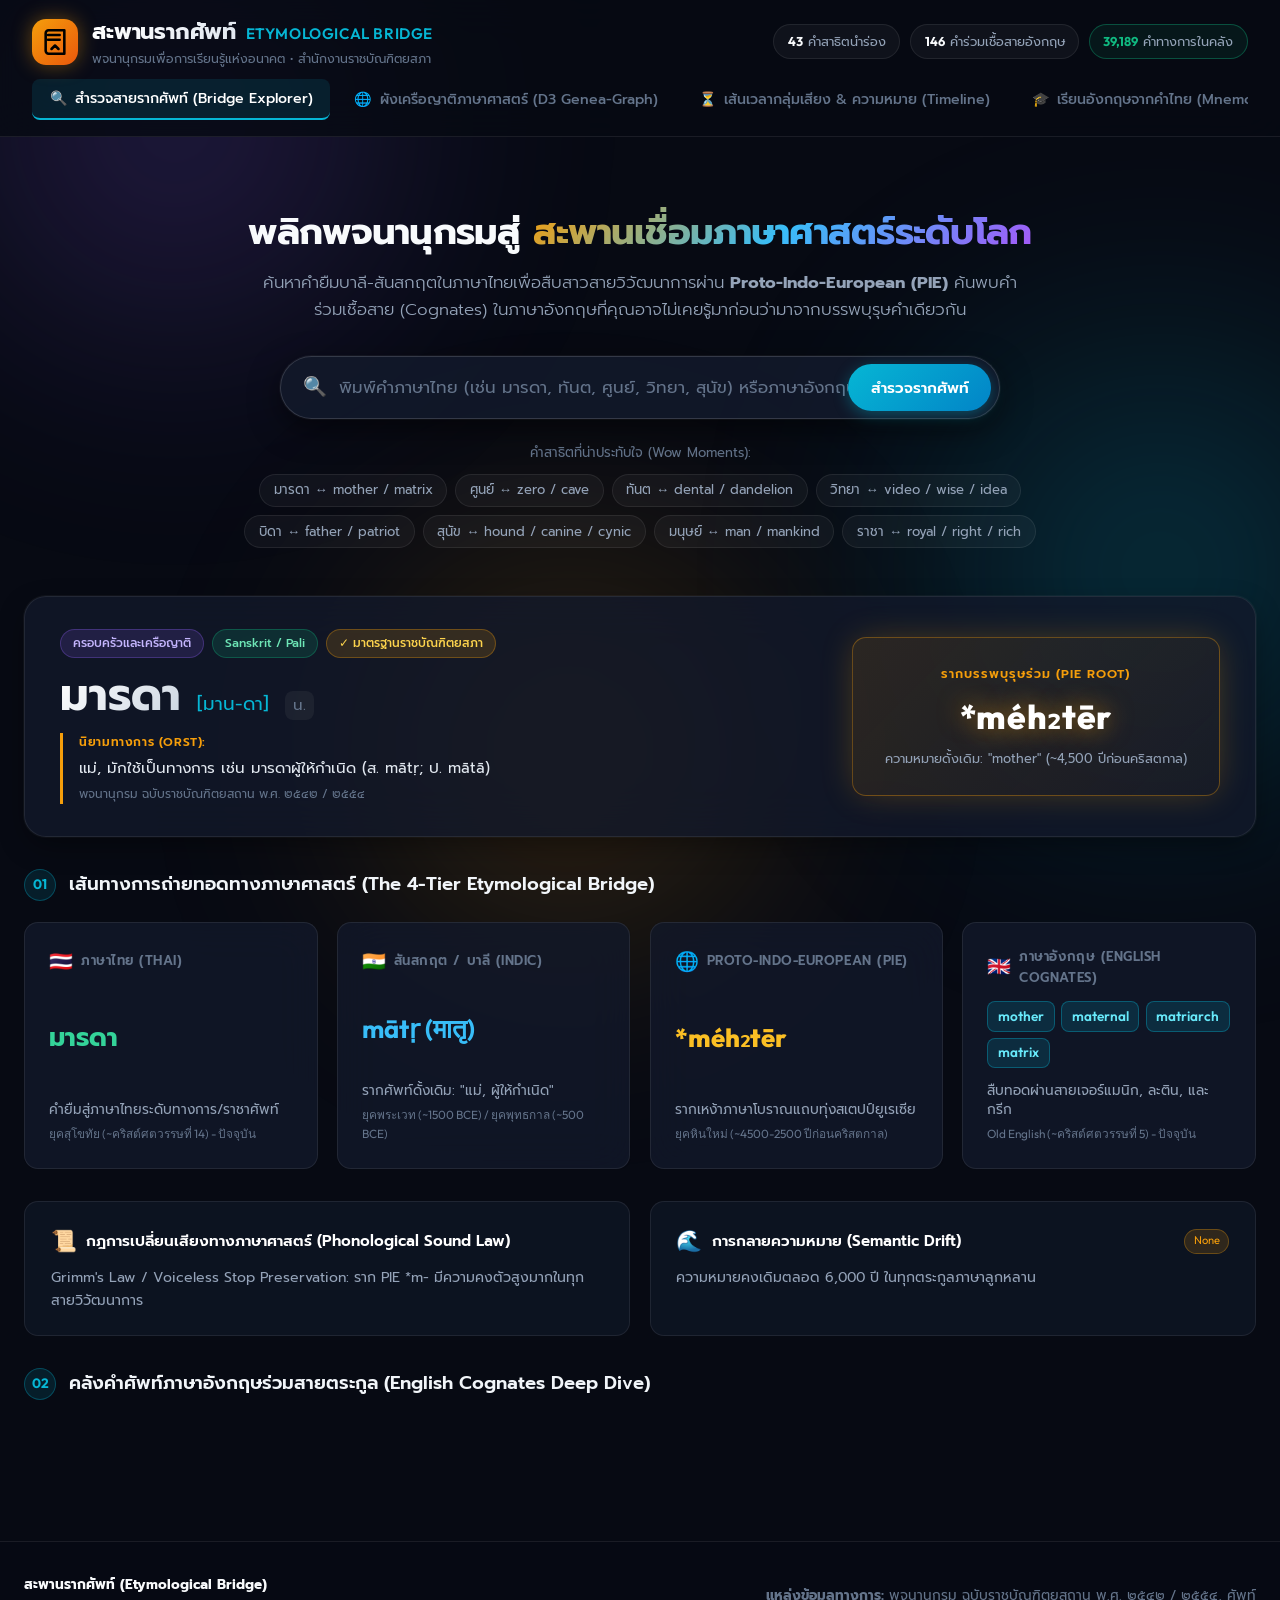
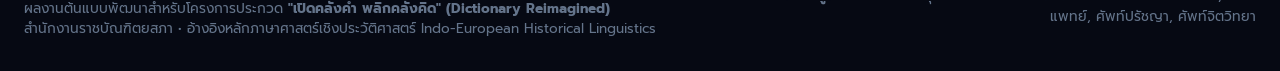
==== etymological-bridge/frontend/index.html @ e122133d "Initial commit: Etymological Bridge system, ORST Data Source Catalog, and interactive web dashboard" ====
<!DOCTYPE html>
<html lang="th">
<head>
  <meta charset="UTF-8">
  <meta name="viewport" content="width=device-width, initial-scale=1.0">
  <title>สะพานรากศัพท์ (Etymological Bridge) | เชื่อมโยงคำไทยสู่ภาษาอังกฤษผ่าน PIE</title>
  <meta name="description" content="ระบบเชื่อมโยงคำยืมบาลี-สันสกฤตในภาษาไทยสู่คำร่วมเชื้อสาย (Cognates) ในภาษาอังกฤษ ผ่านรากศัพท์ Proto-Indo-European (PIE) โดยสำนักงานราชบัณฑิตยสภา">
  
  <!-- Fonts: Outfit (English) & Prompt (Thai) -->
  <link rel="preconnect" href="https://fonts.googleapis.com">
  <link rel="preconnect" href="https://fonts.gstatic.com" crossorigin>
  <link href="https://fonts.googleapis.com/css2?family=Outfit:wght@300;400;500;600;700;800&family=Prompt:ital,wght@0,300;0,400;0,500;0,600;0,700;1,400&display=swap" rel="stylesheet">
  
  <!-- D3.js v7 CDN for Force Graph -->
  <script src="https://d3js.org/d3.v7.min.js"></script>
  
  <!-- Stylesheets -->
  <link rel="stylesheet" href="css/style.css">
</head>
<body class="dark-theme">
  <!-- Background Glow Orbs -->
  <div class="bg-orb orb-1"></div>
  <div class="bg-orb orb-2"></div>
  <div class="bg-orb orb-3"></div>

  <!-- Header & Navigation -->
  <header class="app-header" id="mainHeader">
    <div class="header-container">
      <div class="brand-group">
        <div class="brand-icon">
          <svg width="28" height="28" viewBox="0 0 24 24" fill="none" stroke="currentColor" stroke-width="2.2" stroke-linecap="round" stroke-linejoin="round">
            <path d="M4 19.5v-15A2.5 2.5 0 0 1 6.5 2H20v20H6.5a2.5 2.5 0 0 1-2.5-2.5Z"></path>
            <path d="M6 6h10"></path>
            <path d="M6 10h10"></path>
            <path d="M9 18l3-3 3 3"></path>
          </svg>
        </div>
        <div class="brand-text">
          <div class="brand-title">
            <span class="thai-brand">สะพานรากศัพท์</span>
            <span class="eng-brand">Etymological Bridge</span>
          </div>
          <div class="brand-tagline">พจนานุกรมเพื่อการเรียนรู้แห่งอนาคต • สำนักงานราชบัณฑิตยสภา</div>
        </div>
      </div>

      <!-- Stats Pill -->
      <div class="header-stats" id="headerStats">
        <span class="stat-pill"><strong id="statThaiCount">43</strong> คำสาธิตนำร่อง</span>
        <span class="stat-pill"><strong id="statCognateCount">146</strong> คำร่วมเชื้อสายอังกฤษ</span>
        <span class="stat-pill highlight"><strong id="statOrstCount">39,189</strong> คำทางการในคลัง</span>
      </div>
    </div>

    <!-- Navigation Tabs -->
    <nav class="nav-tabs" id="navTabs">
      <button class="nav-tab active" data-tab="tab-explorer" id="tabBtnExplorer">
        <span class="tab-icon">🔍</span>
        <span class="tab-label">สำรวจสายรากศัพท์ (Bridge Explorer)</span>
      </button>
      <button class="nav-tab" data-tab="tab-graph" id="tabBtnGraph">
        <span class="tab-icon">🌐</span>
        <span class="tab-label">ผังเครือญาติภาษาศาสตร์ (D3 Genea-Graph)</span>
      </button>
      <button class="nav-tab" data-tab="tab-timeline" id="tabBtnTimeline">
        <span class="tab-icon">⏳</span>
        <span class="tab-label">เส้นเวลากลุ่มเสียง & ความหมาย (Timeline)</span>
      </button>
      <button class="nav-tab" data-tab="tab-learn" id="tabBtnLearn">
        <span class="tab-icon">🎓</span>
        <span class="tab-label">เรียนอังกฤษจากคำไทย (Mnemonic Quiz)</span>
      </button>
      <button class="nav-tab" data-tab="tab-categories" id="tabBtnCategories">
        <span class="tab-icon">📚</span>
        <span class="tab-label">คลังหมวดหมู่ (Categories)</span>
      </button>
    </nav>
  </header>

  <!-- Main Container -->
  <main class="app-main">
    
    <!-- Hero Search Section -->
    <section class="hero-search-section">
      <div class="hero-content">
        <h1 class="hero-title">
          พลิกพจนานุกรมสู่ <span class="gradient-text">สะพานเชื่อมภาษาศาสตร์ระดับโลก</span>
        </h1>
        <p class="hero-desc">
          ค้นหาคำยืมบาลี-สันสกฤตในภาษาไทยเพื่อสืบสาวสายวิวัฒนาการผ่าน <strong>Proto-Indo-European (PIE)</strong> 
          ค้นพบคำร่วมเชื้อสาย (Cognates) ในภาษาอังกฤษที่คุณอาจไม่เคยรู้มาก่อนว่ามาจากบรรพบุรุษคำเดียวกัน
        </p>

        <!-- Search Box Container -->
        <div class="search-box-wrapper">
          <div class="search-box">
            <span class="search-icon">🔍</span>
            <input type="text" id="searchInput" placeholder="พิมพ์คำภาษาไทย (เช่น มารดา, ทันต, ศูนย์, วิทยา, สุนัข) หรือภาษาอังกฤษ..." autocomplete="off">
            <button id="clearSearchBtn" class="clear-btn" style="display: none;">✕</button>
            <button id="searchActionBtn" class="search-submit-btn">สำรวจรากศัพท์</button>
          </div>
          
          <!-- Live Auto-Suggestions Dropdown -->
          <div id="searchSuggestions" class="suggestions-dropdown" style="display: none;"></div>
        </div>

        <!-- Quick Wow Chips -->
        <div class="quick-chips-group">
          <span class="chips-label">คำสาธิตที่น่าประทับใจ (Wow Moments):</span>
          <div class="chips-container" id="quickChips">
            <button class="chip-btn" data-word="มารดา">มารดา ↔ mother / matrix</button>
            <button class="chip-btn" data-word="ศูนย์">ศูนย์ ↔ zero / cave</button>
            <button class="chip-btn" data-word="ทันต">ทันต ↔ dental / dandelion</button>
            <button class="chip-btn" data-word="วิทยา">วิทยา ↔ video / wise / idea</button>
            <button class="chip-btn" data-word="บิดา">บิดา ↔ father / patriot</button>
            <button class="chip-btn" data-word="สุนัข">สุนัข ↔ hound / canine / cynic</button>
            <button class="chip-btn" data-word="มนุษย์">มนุษย์ ↔ man / mankind</button>
            <button class="chip-btn" data-word="ราชา">ราชา ↔ royal / right / rich</button>
          </div>
        </div>

        <!-- Word Classification Banner (Shows Kra-Dai vs Sanskrit result) -->
        <div id="classificationBanner" class="classification-banner" style="display: none;">
          <!-- Dynamically populated -->
        </div>
      </div>
    </section>

    <!-- TAB 1: BRIDGE EXPLORER -->
    <section id="tab-explorer" class="tab-pane active">
      <div class="explorer-grid">
        
        <!-- Current Word Header Bar -->
        <div class="word-hero-card" id="wordHeroCard">
          <div class="word-hero-left">
            <div class="word-badge-row">
              <span class="badge category-badge" id="entryCategory">ครอบครัวและเครือญาติ</span>
              <span class="badge origin-badge" id="entryOriginLang">Sanskrit / Pali</span>
              <span class="badge orst-verified-badge">✓ มาตรฐานราชบัณฑิตยสภา</span>
            </div>
            <div class="word-title-row">
              <h2 class="active-thai-word" id="entryThaiWord">มารดา</h2>
              <span class="active-phonetic" id="entryThaiRead">[มาน-ดา]</span>
              <span class="active-pos" id="entryThaiPos">น.</span>
            </div>
            <div class="official-def-quote">
              <span class="quote-tag">นิยามทางการ (ORST):</span>
              <p class="quote-text" id="entryOrstDefinition">แม่, มักใช้เป็นทางการ เช่น มารดาผู้ให้กำเนิด (ส. mātṛ; ป. mātā)</p>
              <div class="edition-tag" id="entryOrstEdition">พจนานุกรม ฉบับราชบัณฑิตยสถาน พ.ศ. ๒๕๔๒ / ๒๕๕๔</div>
            </div>
          </div>

          <div class="word-hero-right">
            <div class="pie-root-box">
              <div class="pie-title">รากบรรพบุรุษร่วม (PIE Root)</div>
              <div class="pie-root-code" id="entryPieRoot">*méh₂tēr</div>
              <div class="pie-meaning-label" id="entryPieMeaning">ความหมายดั้งเดิม: "mother" (~4,500 ปีก่อนคริสตกาล)</div>
            </div>
          </div>
        </div>

        <!-- 4-Tier Interactive Evolution Flow -->
        <div class="etymology-flow-wrapper">
          <div class="section-badge-title">
            <span class="section-num">01</span>
            <span class="section-name">เส้นทางการถ่ายทอดทางภาษาศาสตร์ (The 4-Tier Etymological Bridge)</span>
          </div>

          <div class="four-tier-flow" id="fourTierFlow">
            <!-- Tier 1: Thai Word -->
            <div class="flow-card tier-thai">
              <div class="tier-header">
                <span class="tier-flag">🇹🇭</span>
                <span class="tier-lang">ภาษาไทย (Thai)</span>
              </div>
              <div class="tier-main-word" id="flowThaiWord">มารดา</div>
              <div class="tier-detail">
                <div class="tier-sub" id="flowThaiDetail">คำยืมสู่ภาษาไทยระดับทางการ/ราชาศัพท์</div>
                <div class="tier-era">ยุคสุโขทัย (~คริสต์ศตวรรษที่ 14) - ปัจจุบัน</div>
              </div>
              <div class="tier-connector-arrow">➔</div>
            </div>

            <!-- Tier 2: Sanskrit/Pali -->
            <div class="flow-card tier-indic">
              <div class="tier-header">
                <span class="tier-flag">🇮🇳</span>
                <span class="tier-lang">สันสกฤต / บาลี (Indic)</span>
              </div>
              <div class="tier-main-word" id="flowSanskritWord">mātṛ (मातृ)</div>
              <div class="tier-detail">
                <div class="tier-sub" id="flowSanskritMeaning">รากศัพท์ดั้งเดิม: "แม่, ผู้ให้กำเนิด"</div>
                <div class="tier-era">ยุคพระเวท (~1500 BCE) / ยุคพุทธกาล (~500 BCE)</div>
              </div>
              <div class="tier-connector-arrow">➔</div>
            </div>

            <!-- Tier 3: PIE Root -->
            <div class="flow-card tier-pie">
              <div class="tier-header">
                <span class="tier-flag">🌐</span>
                <span class="tier-lang">Proto-Indo-European (PIE)</span>
              </div>
              <div class="tier-main-word highlight-gold" id="flowPieRoot">*méh₂tēr</div>
              <div class="tier-detail">
                <div class="tier-sub" id="flowPieMeaning">รากเหง้าภาษาโบราณแถบทุ่งสเตปป์ยูเรเซีย</div>
                <div class="tier-era">ยุคหินใหม่ (~4500-2500 ปีก่อนคริสตกาล)</div>
              </div>
              <div class="tier-connector-arrow">➔</div>
            </div>

            <!-- Tier 4: English Cognates -->
            <div class="flow-card tier-english">
              <div class="tier-header">
                <span class="tier-flag">🇬🇧</span>
                <span class="tier-lang">ภาษาอังกฤษ (English Cognates)</span>
              </div>
              <div class="tier-cognates-summary" id="flowEnglishList">
                <span class="cog-pill">mother</span>
                <span class="cog-pill">maternal</span>
                <span class="cog-pill">matriarch</span>
                <span class="cog-pill">matrix</span>
              </div>
              <div class="tier-detail">
                <div class="tier-sub">สืบทอดผ่านสายเจอร์แมนิก, ละติน, และกรีก</div>
                <div class="tier-era">Old English (~คริสต์ศตวรรษที่ 5) - ปัจจุบัน</div>
              </div>
            </div>
          </div>
        </div>

        <!-- Phonological Law & Semantic Drift Callout -->
        <div class="linguistic-laws-grid">
          <div class="law-card">
            <div class="law-header">
              <span class="law-icon">📜</span>
              <span class="law-title">กฎการเปลี่ยนเสียงทางภาษาศาสตร์ (Phonological Sound Law)</span>
            </div>
            <p class="law-desc" id="entrySoundLaw">
              Grimm's Law / Voiceless Stop Preservation: ราก PIE *m- มีความคงตัวสูงมากในทุกสายวิวัฒนาการ
            </p>
          </div>

          <div class="law-card">
            <div class="law-header">
              <span class="law-icon">🌊</span>
              <span class="law-title">การกลายความหมาย (Semantic Drift)</span>
              <span class="drift-score-badge" id="entryDriftScore">None</span>
            </div>
            <p class="law-desc" id="entryDriftNote">
              ความหมายคงเดิมตลอด 6,000 ปี ในทุกตระกูลภาษาลูกหลาน
            </p>
          </div>
        </div>

        <!-- Detailed English Cognates Gallery -->
        <div class="cognates-section">
          <div class="section-badge-title">
            <span class="section-num">02</span>
            <span class="section-name">คลังคำศัพท์ภาษาอังกฤษร่วมสายตระกูล (English Cognates Deep Dive)</span>
          </div>

          <div class="cognates-cards-grid" id="cognatesGrid">
            <!-- Dynamically populated cards -->
          </div>
        </div>

        <!-- Specialized Domain Terminology (ORST Dictionary Alignment) -->
        <div class="specialized-section" id="specializedSection" style="display: none;">
          <div class="section-badge-title">
            <span class="section-num">03</span>
            <span class="section-name">การใช้งานในพจนานุกรมเฉพาะสาขาวิชาของราชบัณฑิตยสภา</span>
          </div>
          <div class="specialized-terms-grid" id="specializedTermsGrid">
            <!-- Dynamically populated from Medical/Psychology/Philosophy dictionaries -->
          </div>
        </div>

      </div>
    </section>

    <!-- TAB 2: D3 GENEALOGICAL GRAPH -->
    <section id="tab-graph" class="tab-pane">
      <div class="graph-container-card">
        <div class="graph-toolbar">
          <div class="graph-info">
            <h3 class="graph-title" id="graphTitle">ผังเครือญาติภาษาศาสตร์ของคำว่า "มารดา"</h3>
            <span class="graph-subtitle">แผนภาพ D3 Force-Directed แสดงการแยกสาย Satem (อินเดีย/ไทย) vs Centum (ยุโรป/อังกฤษ)</span>
          </div>
          <div class="graph-controls">
            <button class="graph-btn" id="graphResetZoomBtn">🔍 รีเซ็ตมุมมอง</button>
            <button class="graph-btn" id="graphTogglePhysicsBtn">⏸ หยุดฟิสิกส์</button>
          </div>
        </div>

        <!-- Legend Bar -->
        <div class="graph-legend">
          <div class="legend-item"><span class="legend-dot dot-pie"></span> รากศัพท์แม่ PIE (*Root)</div>
          <div class="legend-item"><span class="legend-dot dot-branch"></span> สาขาตระกูลภาษา (Branch)</div>
          <div class="legend-item"><span class="legend-dot dot-sanskrit"></span> ภาษาสันสกฤต/บาลี (Indic)</div>
          <div class="legend-item"><span class="legend-dot dot-thai"></span> คำในภาษาไทย (Thai Word)</div>
          <div class="legend-item"><span class="legend-dot dot-english"></span> คำภาษาอังกฤษ (English Cognate)</div>
        </div>

        <!-- D3 SVG Container -->
        <div class="d3-viewport-wrapper">
          <svg id="d3GraphSvg" width="100%" height="560"></svg>
          
          <!-- Node Detail Tooltip Card -->
          <div id="graphTooltip" class="graph-tooltip" style="display: none;">
            <div class="tooltip-title" id="tooltipTitle">Node</div>
            <div class="tooltip-era" id="tooltipEra">Era</div>
            <div class="tooltip-body" id="tooltipBody">Details</div>
          </div>
        </div>
      </div>
    </section>

    <!-- TAB 3: TIMELINE & CHRONOLOGY -->
    <section id="tab-timeline" class="tab-pane">
      <div class="timeline-container-card">
        <div class="section-badge-title">
          <span class="section-num">04</span>
          <span class="section-name">ลำดับกาลเวลาและการเปลี่ยนแปลงทางสัทศาสตร์ (Chronological Journey)</span>
        </div>
        <p class="timeline-intro">
          เส้นทางการเดินทางกว่า 6,000 ปี จากทุ่งหญ้าสเตปป์ยูเรเซียโบราณ สู่คัมภีร์พระเวทในลุ่มน้ำสินธุ ผ่านพระไตรปิฎกบาลี สู่พจนานุกรมไทย และภาษาอังกฤษสากล
        </p>

        <div class="timeline-track" id="timelineTrack">
          <!-- Dynamically populated timeline nodes -->
        </div>
      </div>
    </section>

    <!-- TAB 4: LEARN ENGLISH VIA THAI (MNEMONIC QUIZ) -->
    <section id="tab-learn" class="tab-pane">
      <div class="learn-container-card">
        <div class="learn-hero-header">
          <div class="learn-badge">🎯 ฟังก์ชันช่วยเรียนรู้ภาษา (Educational Innovation)</div>
          <h2 class="learn-title">เทคนิคจำศัพท์ภาษาอังกฤษขั้นสูง... จากคำไทยที่คุณรู้จักอยู่แล้ว!</h2>
          <p class="learn-subtitle">
            ทำไมต้องท่องจำศัพท์อังกฤษแบบนกแก้วนกขุนทอง? เมื่อหลักภาษาศาสตร์เชิงประวัติศาสตร์ชี้ชัดว่า 
            คนไทยจำคำอย่าง <em>maternal</em>, <em>dental</em>, <em>video</em>, <em>zero</em>, <em>dandelion</em> 
            ได้ง่ายดายเพียงเชื่อมโยงกับคำบาลี-สันสกฤตในชีวิตประจำวัน!
          </p>
        </div>

        <!-- Quiz Container -->
        <div class="quiz-wrapper" id="quizWrapper">
          <div class="quiz-header-bar">
            <span class="quiz-progress-label" id="quizProgressLabel">คำถามข้อที่ 1 / 5</span>
            <span class="quiz-score-badge">คะแนน: <strong id="quizScoreText">0</strong></span>
          </div>

          <div class="quiz-card" id="quizCard">
            <div class="quiz-question-box">
              <div class="quiz-prompt-tag">ทดสอบความเข้าใจ</div>
              <h3 class="quiz-question-text" id="quizQuestionText">คำถามกำลังโหลด...</h3>
              <div class="quiz-sub-hint" id="quizSubHint">คำบอกใบ้: มาจากราก *méh₂tēr</div>
            </div>

            <div class="quiz-options-grid" id="quizOptionsGrid">
              <!-- Options buttons -->
            </div>

            <div class="quiz-feedback-box" id="quizFeedbackBox" style="display: none;">
              <div class="feedback-status" id="feedbackStatus">ถูกต้อง! 🎉</div>
              <p class="feedback-explanation" id="feedbackExplanation">คำอธิบาย</p>
              <button class="quiz-next-btn" id="quizNextBtn">คำถามถัดไป ➔</button>
            </div>
          </div>
        </div>

        <!-- Quiz Completed Score Screen -->
        <div class="quiz-complete-card" id="quizCompleteCard" style="display: none;">
          <div class="trophy-icon">🏆</div>
          <h3 class="complete-title">ยินดีด้วย! คุณทำแบบทดสอบเสร็จสิ้น</h3>
          <p class="complete-score-summary">คุณได้คะแนน <span id="finalScore">5</span> เต็ม 5</p>
          <p class="complete-praise" id="completePraise">ยอดเยี่ยมมาก! คุณได้เปิดโลกการเรียนรู้ภาษาอังกฤษผ่านสะพานรากศัพท์ไทย</p>
          <button class="restart-quiz-btn" id="restartQuizBtn">ทำแบบทดสอบใหม่อีกครั้ง</button>
        </div>
      </div>
    </section>

    <!-- TAB 5: CATEGORIES DIRECTORY -->
    <section id="tab-categories" class="tab-pane">
      <div class="categories-container-card">
        <div class="section-badge-title">
          <span class="section-num">05</span>
          <span class="section-name">สำรวจคำศัพท์ตามหมวดหมู่อรรถศาสตร์ (Semantic Domains)</span>
        </div>
        
        <div class="category-filters-row" id="categoryPillFilters">
          <button class="cat-pill active" data-cat="ALL">ทั้งหมด (All Words)</button>
          <!-- Category buttons dynamically populated -->
        </div>

        <div class="words-catalogue-grid" id="catalogueGrid">
          <!-- Dynamically populated cards -->
        </div>
      </div>
    </section>

  </main>

  <!-- Footer -->
  <footer class="app-footer">
    <div class="footer-container">
      <div class="footer-left">
        <div class="footer-title">สะพานรากศัพท์ (Etymological Bridge)</div>
        <div class="footer-desc">
          ผลงานต้นแบบพัฒนาสำหรับโครงการประกวด <strong>"เปิดคลังคำ พลิกคลังคิด" (Dictionary Reimagined)</strong><br>
          สำนักงานราชบัณฑิตยสภา • อ้างอิงหลักภาษาศาสตร์เชิงประวัติศาสตร์ Indo-European Historical Linguistics
        </div>
      </div>
      <div class="footer-right">
        <div class="source-credit">
          <strong>แหล่งข้อมูลทางการ:</strong> พจนานุกรม ฉบับราชบัณฑิตยสถาน พ.ศ. ๒๕๔๒ / ๒๕๕๔, ศัพท์แพทย์, ศัพท์ปรัชญา, ศัพท์จิตวิทยา
        </div>
      </div>
    </div>
  </footer>

  <!-- Scripts -->
  <script src="js/d3_graph.js"></script>
  <script src="js/quiz.js"></script>
  <script src="js/app.js"></script>
</body>
</html>
---- etymological-bridge/frontend/css/style.css ----
/* ==========================================================================
   ETYMOLOGICAL BRIDGE - MODERN COSMIC STYLING SYSTEM
   Built with Vanilla CSS, Glassmorphism, and Fluid Animations
   ========================================================================== */

:root {
  /* Color Tokens */
  --bg-core: #070a13;
  --bg-surface: #0d1322;
  --bg-card: rgba(18, 25, 43, 0.78);
  --bg-card-hover: rgba(28, 38, 64, 0.88);
  --border-subtle: rgba(255, 255, 255, 0.08);
  --border-focus: rgba(245, 158, 11, 0.5);
  --border-glow: rgba(6, 182, 212, 0.35);

  /* Brand Accents */
  --accent-gold: #f59e0b;
  --accent-gold-glow: rgba(245, 158, 11, 0.22);
  --accent-emerald: #10b981;
  --accent-emerald-glow: rgba(16, 185, 129, 0.2);
  --accent-cyan: #06b6d4;
  --accent-cyan-glow: rgba(6, 182, 212, 0.25);
  --accent-purple: #8b5cf6;
  --accent-purple-glow: rgba(139, 92, 246, 0.2);
  --accent-rose: #f43f5e;

  /* Typography */
  --font-thai: 'Prompt', -apple-system, BlinkMacSystemFont, 'Segoe UI', Roboto, sans-serif;
  --font-eng: 'Outfit', -apple-system, BlinkMacSystemFont, 'Segoe UI', sans-serif;
  --text-main: #f8fafc;
  --text-muted: #94a3b8;
  --text-dim: #64748b;

  /* Layout */
  --radius-sm: 8px;
  --radius-md: 14px;
  --radius-lg: 22px;
  --radius-xl: 32px;
  --shadow-card: 0 10px 30px -5px rgba(0, 0, 0, 0.45), 0 0 1px 1px rgba(255, 255, 255, 0.05);
  --shadow-glow-gold: 0 0 35px -5px rgba(245, 158, 11, 0.3);
  --shadow-glow-cyan: 0 0 35px -5px rgba(6, 182, 212, 0.3);
  --transition: all 0.25s cubic-bezier(0.16, 1, 0.3, 1);
}

* {
  box-sizing: border-box;
  margin: 0;
  padding: 0;
}

body {
  background-color: var(--bg-core);
  color: var(--text-main);
  font-family: var(--font-thai);
  line-height: 1.6;
  overflow-x: hidden;
  min-height: 100vh;
}

/* Ambient Background Orbs */
.bg-orb {
  position: fixed;
  border-radius: 50%;
  filter: blur(130px);
  pointer-events: none;
  z-index: 0;
  opacity: 0.35;
}

.orb-1 {
  width: 550px;
  height: 550px;
  background: radial-gradient(circle, #8b5cf6 0%, transparent 70%);
  top: -150px;
  left: -100px;
}

.orb-2 {
  width: 600px;
  height: 600px;
  background: radial-gradient(circle, #06b6d4 0%, transparent 70%);
  top: 30%;
  right: -180px;
}

.orb-3 {
  width: 500px;
  height: 500px;
  background: radial-gradient(circle, #f59e0b 0%, transparent 70%);
  bottom: -100px;
  left: 25%;
}

/* Header */
.app-header {
  position: sticky;
  top: 0;
  z-index: 100;
  backdrop-filter: blur(20px);
  -webkit-backdrop-filter: blur(20px);
  background: rgba(7, 10, 19, 0.82);
  border-bottom: 1px solid var(--border-subtle);
  padding: 0.85rem 2rem;
}

.header-container {
  max-width: 1400px;
  margin: 0 auto;
  display: flex;
  justify-content: space-between;
  align-items: center;
  flex-wrap: wrap;
  gap: 1rem;
}

.brand-group {
  display: flex;
  align-items: center;
  gap: 0.9rem;
}

.brand-icon {
  background: linear-gradient(135deg, var(--accent-gold), #ea580c);
  color: #000;
  width: 46px;
  height: 46px;
  border-radius: var(--radius-md);
  display: flex;
  align-items: center;
  justify-content: center;
  box-shadow: 0 0 20px rgba(245, 158, 11, 0.4);
}

.brand-title {
  display: flex;
  align-items: baseline;
  gap: 0.6rem;
}

.thai-brand {
  font-size: 1.4rem;
  font-weight: 700;
  letter-spacing: -0.01em;
  background: linear-gradient(90deg, #ffffff, #e2e8f0);
  -webkit-background-clip: text;
  -webkit-text-fill-color: transparent;
}

.eng-brand {
  font-family: var(--font-eng);
  font-size: 0.95rem;
  color: var(--accent-cyan);
  font-weight: 600;
  letter-spacing: 0.04em;
  text-transform: uppercase;
}

.brand-tagline {
  font-size: 0.78rem;
  color: var(--text-dim);
}

.header-stats {
  display: flex;
  gap: 0.6rem;
  flex-wrap: wrap;
}

.stat-pill {
  background: rgba(255, 255, 255, 0.04);
  border: 1px solid var(--border-subtle);
  padding: 0.35rem 0.85rem;
  border-radius: 999px;
  font-size: 0.8rem;
  color: var(--text-muted);
}

.stat-pill strong {
  color: var(--text-main);
  font-family: var(--font-eng);
}

.stat-pill.highlight {
  border-color: rgba(16, 185, 129, 0.35);
  background: rgba(16, 185, 129, 0.08);
}

.stat-pill.highlight strong {
  color: var(--accent-emerald);
}

/* Nav Tabs */
.nav-tabs {
  max-width: 1400px;
  margin: 0.6rem auto 0 auto;
  display: flex;
  gap: 0.4rem;
  overflow-x: auto;
  padding-bottom: 0.2rem;
  scrollbar-width: none;
}

.nav-tabs::-webkit-scrollbar {
  display: none;
}

.nav-tab {
  background: transparent;
  border: none;
  color: var(--text-dim);
  font-family: var(--font-thai);
  font-size: 0.88rem;
  font-weight: 500;
  padding: 0.55rem 1.1rem;
  border-radius: var(--radius-sm);
  cursor: pointer;
  display: inline-flex;
  align-items: center;
  gap: 0.45rem;
  transition: var(--transition);
  white-space: nowrap;
}

.nav-tab:hover {
  color: var(--text-main);
  background: rgba(255, 255, 255, 0.04);
}

.nav-tab.active {
  color: #fff;
  background: rgba(6, 182, 212, 0.12);
  border-bottom: 2px solid var(--accent-cyan);
}

/* Main Layout */
.app-main {
  position: relative;
  z-index: 1;
  max-width: 1400px;
  margin: 0 auto;
  padding: 2rem 1.5rem 5rem 1.5rem;
}

/* Hero Search Section */
.hero-search-section {
  text-align: center;
  padding: 2.5rem 1rem 3rem 1rem;
  max-width: 960px;
  margin: 0 auto;
}

.hero-title {
  font-size: 2.3rem;
  font-weight: 700;
  line-height: 1.3;
  margin-bottom: 0.8rem;
  letter-spacing: -0.02em;
}

.gradient-text {
  background: linear-gradient(135deg, #f59e0b 0%, #38bdf8 50%, #a855f7 100%);
  -webkit-background-clip: text;
  -webkit-text-fill-color: transparent;
}

.hero-desc {
  font-size: 1.05rem;
  color: var(--text-muted);
  max-width: 780px;
  margin: 0 auto 2rem auto;
  font-weight: 300;
}

/* Search Box */
.search-box-wrapper {
  position: relative;
  max-width: 720px;
  margin: 0 auto 1.5rem auto;
}

.search-box {
  display: flex;
  align-items: center;
  background: rgba(18, 25, 43, 0.9);
  border: 1px solid rgba(255, 255, 255, 0.15);
  border-radius: var(--radius-xl);
  padding: 0.45rem 0.5rem 0.45rem 1.4rem;
  box-shadow: 0 10px 30px rgba(0, 0, 0, 0.5), 0 0 0 1px rgba(255, 255, 255, 0.05);
  transition: var(--transition);
}

.search-box:focus-within {
  border-color: var(--accent-cyan);
  box-shadow: var(--shadow-glow-cyan), 0 10px 30px rgba(0, 0, 0, 0.5);
}

.search-icon {
  font-size: 1.2rem;
  margin-right: 0.7rem;
  color: var(--text-dim);
}

.search-box input {
  flex: 1;
  background: transparent;
  border: none;
  color: #fff;
  font-family: var(--font-thai);
  font-size: 1.05rem;
  outline: none;
}

.search-box input::placeholder {
  color: var(--text-dim);
}

.clear-btn {
  background: transparent;
  border: none;
  color: var(--text-dim);
  font-size: 1.1rem;
  padding: 0 0.5rem;
  cursor: pointer;
  transition: var(--transition);
}

.clear-btn:hover {
  color: #fff;
}

.search-submit-btn {
  background: linear-gradient(135deg, var(--accent-cyan), #0284c7);
  color: #fff;
  border: none;
  font-family: var(--font-thai);
  font-weight: 600;
  font-size: 0.95rem;
  padding: 0.75rem 1.4rem;
  border-radius: var(--radius-xl);
  cursor: pointer;
  transition: var(--transition);
  box-shadow: 0 4px 15px rgba(6, 182, 212, 0.35);
}

.search-submit-btn:hover {
  transform: translateY(-1px);
  box-shadow: 0 6px 20px rgba(6, 182, 212, 0.5);
}

/* Auto-Suggestions */
.suggestions-dropdown {
  position: absolute;
  top: calc(100% + 8px);
  left: 0;
  right: 0;
  background: rgba(15, 23, 42, 0.98);
  backdrop-filter: blur(25px);
  border: 1px solid var(--border-subtle);
  border-radius: var(--radius-md);
  box-shadow: 0 15px 35px rgba(0, 0, 0, 0.6);
  z-index: 50;
  max-height: 340px;
  overflow-y: auto;
  text-align: left;
}

.suggestion-item {
  padding: 0.85rem 1.2rem;
  display: flex;
  justify-content: space-between;
  align-items: center;
  border-bottom: 1px solid rgba(255, 255, 255, 0.04);
  cursor: pointer;
  transition: var(--transition);
}

.suggestion-item:last-child {
  border-bottom: none;
}

.suggestion-item:hover {
  background: rgba(6, 182, 212, 0.1);
}

.sugg-thai {
  font-weight: 600;
  font-size: 1rem;
  color: #fff;
}

.sugg-root {
  font-family: var(--font-eng);
  color: var(--accent-gold);
  font-size: 0.85rem;
  margin-left: 0.6rem;
}

.sugg-cognates {
  font-family: var(--font-eng);
  color: var(--accent-cyan);
  font-size: 0.85rem;
}

/* Quick Chips */
.quick-chips-group {
  display: flex;
  flex-direction: column;
  align-items: center;
  gap: 0.6rem;
}

.chips-label {
  font-size: 0.82rem;
  color: var(--text-dim);
}

.chips-container {
  display: flex;
  flex-wrap: wrap;
  justify-content: center;
  gap: 0.5rem;
  max-width: 820px;
}

.chip-btn {
  background: rgba(255, 255, 255, 0.04);
  border: 1px solid var(--border-subtle);
  color: var(--text-muted);
  font-family: var(--font-thai);
  font-size: 0.82rem;
  padding: 0.35rem 0.85rem;
  border-radius: 999px;
  cursor: pointer;
  transition: var(--transition);
}

.chip-btn:hover {
  background: rgba(245, 158, 11, 0.12);
  border-color: rgba(245, 158, 11, 0.4);
  color: #fff;
  transform: translateY(-1px);
}

/* Classification Banner */
.classification-banner {
  margin: 1.5rem auto 0 auto;
  padding: 1rem 1.4rem;
  border-radius: var(--radius-md);
  text-align: left;
  display: flex;
  gap: 1rem;
  align-items: flex-start;
  animation: fadeIn 0.3s ease;
}

.classification-banner.indic {
  background: rgba(16, 185, 129, 0.12);
  border: 1px solid rgba(16, 185, 129, 0.35);
  color: #a7f3d0;
}

.classification-banner.native {
  background: rgba(245, 158, 11, 0.12);
  border: 1px solid rgba(245, 158, 11, 0.35);
  color: #fde68a;
}

.banner-icon {
  font-size: 1.6rem;
  line-height: 1;
}

.banner-title {
  font-weight: 700;
  font-size: 0.98rem;
  margin-bottom: 0.2rem;
}

.banner-body {
  font-size: 0.88rem;
  line-height: 1.5;
}

.banner-action-btn {
  display: inline-block;
  margin-top: 0.4rem;
  background: var(--accent-gold);
  color: #000;
  font-weight: 600;
  font-size: 0.8rem;
  padding: 0.3rem 0.75rem;
  border-radius: 999px;
  cursor: pointer;
  border: none;
  transition: var(--transition);
}

.banner-action-btn:hover {
  background: #f59e0b;
  transform: translateY(-1px);
}

/* Tabs System */
.tab-pane {
  display: none;
  animation: fadeIn 0.35s ease;
}

.tab-pane.active {
  display: block;
}

@keyframes fadeIn {
  from { opacity: 0; transform: translateY(6px); }
  to { opacity: 1; transform: translateY(0); }
}

/* Section Header Badges */
.section-badge-title {
  display: flex;
  align-items: center;
  gap: 0.8rem;
  margin-bottom: 1.3rem;
}

.section-num {
  font-family: var(--font-eng);
  font-size: 0.85rem;
  font-weight: 700;
  color: var(--accent-cyan);
  background: rgba(6, 182, 212, 0.12);
  border: 1px solid rgba(6, 182, 212, 0.3);
  width: 32px;
  height: 32px;
  border-radius: 50%;
  display: flex;
  align-items: center;
  justify-content: center;
}

.section-name {
  font-size: 1.15rem;
  font-weight: 600;
  color: #f1f5f9;
}

/* Word Hero Card */
.word-hero-card {
  background: var(--bg-card);
  backdrop-filter: blur(25px);
  border: 1px solid var(--border-subtle);
  border-radius: var(--radius-lg);
  padding: 2rem 2.2rem;
  display: flex;
  justify-content: space-between;
  align-items: center;
  flex-wrap: wrap;
  gap: 1.5rem;
  margin-bottom: 2rem;
  box-shadow: var(--shadow-card);
}

.word-badge-row {
  display: flex;
  gap: 0.5rem;
  flex-wrap: wrap;
  margin-bottom: 0.8rem;
}

.badge {
  font-size: 0.75rem;
  padding: 0.25rem 0.75rem;
  border-radius: 999px;
  font-weight: 500;
}

.category-badge {
  background: rgba(139, 92, 246, 0.15);
  color: #c4b5fd;
  border: 1px solid rgba(139, 92, 246, 0.3);
}

.origin-badge {
  background: rgba(16, 185, 129, 0.15);
  color: #6ee7b7;
  border: 1px solid rgba(16, 185, 129, 0.3);
}

.orst-verified-badge {
  background: rgba(245, 158, 11, 0.15);
  color: #fcd34d;
  border: 1px solid rgba(245, 158, 11, 0.3);
}

.word-title-row {
  display: flex;
  align-items: baseline;
  gap: 1rem;
  margin-bottom: 0.8rem;
}

.active-thai-word {
  font-size: 2.8rem;
  font-weight: 700;
  line-height: 1.1;
  background: linear-gradient(135deg, #ffffff, #cbd5e1);
  -webkit-background-clip: text;
  -webkit-text-fill-color: transparent;
}

.active-phonetic {
  font-size: 1.15rem;
  color: var(--accent-cyan);
  font-weight: 400;
}

.active-pos {
  font-size: 0.95rem;
  color: var(--text-dim);
  background: rgba(255, 255, 255, 0.05);
  padding: 0.15rem 0.5rem;
  border-radius: var(--radius-sm);
}

.official-def-quote {
  max-width: 680px;
  border-left: 3px solid var(--accent-gold);
  padding-left: 1rem;
}

.quote-tag {
  font-size: 0.75rem;
  color: var(--accent-gold);
  font-weight: 600;
  text-transform: uppercase;
  letter-spacing: 0.05em;
  display: block;
  margin-bottom: 0.2rem;
}

.quote-text {
  font-size: 0.95rem;
  color: #e2e8f0;
  line-height: 1.6;
}

.edition-tag {
  font-size: 0.75rem;
  color: var(--text-dim);
  margin-top: 0.3rem;
}

.pie-root-box {
  background: linear-gradient(135deg, rgba(245, 158, 11, 0.12), rgba(217, 119, 6, 0.04));
  border: 1px solid rgba(245, 158, 11, 0.35);
  padding: 1.6rem 2rem;
  border-radius: var(--radius-md);
  text-align: center;
  box-shadow: var(--shadow-glow-gold);
  min-width: 280px;
}

.pie-title {
  font-size: 0.78rem;
  font-weight: 600;
  color: var(--accent-gold);
  text-transform: uppercase;
  letter-spacing: 0.08em;
  margin-bottom: 0.4rem;
}

.pie-root-code {
  font-family: var(--font-eng);
  font-size: 2.1rem;
  font-weight: 800;
  color: #fff;
  letter-spacing: 0.02em;
  text-shadow: 0 0 25px rgba(245, 158, 11, 0.6);
  margin-bottom: 0.3rem;
}

.pie-meaning-label {
  font-size: 0.8rem;
  color: var(--text-muted);
}

/* 4-Tier Interactive Evolution Flow */
.etymology-flow-wrapper {
  margin-bottom: 2rem;
}

.four-tier-flow {
  display: grid;
  grid-template-columns: repeat(auto-fit, minmax(240px, 1fr));
  gap: 1.2rem;
  position: relative;
}

.flow-card {
  background: var(--bg-card);
  backdrop-filter: blur(20px);
  border: 1px solid var(--border-subtle);
  border-radius: var(--radius-md);
  padding: 1.5rem;
  position: relative;
  transition: var(--transition);
  display: flex;
  flex-direction: column;
  justify-content: space-between;
}

.flow-card:hover {
  transform: translateY(-4px);
  background: var(--bg-card-hover);
  border-color: rgba(255, 255, 255, 0.2);
}

.tier-header {
  display: flex;
  align-items: center;
  gap: 0.5rem;
  margin-bottom: 0.8rem;
}

.tier-flag {
  font-size: 1.2rem;
}

.tier-lang {
  font-size: 0.82rem;
  color: var(--text-dim);
  font-weight: 600;
  text-transform: uppercase;
  letter-spacing: 0.04em;
}

.tier-main-word {
  font-size: 1.6rem;
  font-weight: 700;
  margin-bottom: 0.8rem;
  line-height: 1.2;
}

.tier-thai .tier-main-word { color: #34d399; }
.tier-indic .tier-main-word { color: #38bdf8; font-family: var(--font-eng); }
.tier-pie .tier-main-word { color: #fbbf24; font-family: var(--font-eng); font-weight: 800; }
.tier-english .tier-cognates-summary {
  display: flex;
  flex-wrap: wrap;
  gap: 0.4rem;
  margin-bottom: 0.8rem;
}

.cog-pill {
  background: rgba(6, 182, 212, 0.15);
  border: 1px solid rgba(6, 182, 212, 0.35);
  color: #67e8f9;
  font-family: var(--font-eng);
  font-size: 0.85rem;
  font-weight: 600;
  padding: 0.2rem 0.6rem;
  border-radius: var(--radius-sm);
}

.tier-sub {
  font-size: 0.85rem;
  color: var(--text-muted);
  line-height: 1.4;
  margin-bottom: 0.4rem;
}

.tier-era {
  font-size: 0.74rem;
  color: var(--text-dim);
  font-family: var(--font-eng);
}

.tier-connector-arrow {
  display: none; /* Can be enabled on desktop if desired */
}

/* Linguistic Laws */
.linguistic-laws-grid {
  display: grid;
  grid-template-columns: repeat(auto-fit, minmax(320px, 1fr));
  gap: 1.2rem;
  margin-bottom: 2rem;
}

.law-card {
  background: rgba(18, 25, 43, 0.6);
  border: 1px solid var(--border-subtle);
  border-radius: var(--radius-md);
  padding: 1.4rem 1.6rem;
}

.law-header {
  display: flex;
  align-items: center;
  gap: 0.6rem;
  margin-bottom: 0.6rem;
}

.law-icon {
  font-size: 1.3rem;
}

.law-title {
  font-size: 0.95rem;
  font-weight: 600;
  color: #fff;
}

.drift-score-badge {
  font-size: 0.7rem;
  font-family: var(--font-eng);
  background: rgba(245, 158, 11, 0.15);
  color: var(--accent-gold);
  border: 1px solid rgba(245, 158, 11, 0.3);
  padding: 0.15rem 0.55rem;
  border-radius: 999px;
  margin-left: auto;
}

.law-desc {
  font-size: 0.88rem;
  color: var(--text-muted);
  line-height: 1.6;
}

/* Detailed English Cognates Gallery */
.cognates-section {
  margin-bottom: 2.5rem;
}

.cognates-cards-grid {
  display: grid;
  grid-template-columns: repeat(auto-fill, minmax(280px, 1fr));
  gap: 1.2rem;
}

.cognate-card {
  background: var(--bg-card);
  backdrop-filter: blur(20px);
  border: 1px solid var(--border-subtle);
  border-radius: var(--radius-md);
  padding: 1.4rem;
  transition: var(--transition);
  display: flex;
  flex-direction: column;
  justify-content: space-between;
}

.cognate-card:hover {
  transform: translateY(-4px);
  border-color: var(--accent-cyan);
  box-shadow: var(--shadow-glow-cyan);
}

.cog-card-header {
  display: flex;
  justify-content: space-between;
  align-items: baseline;
  margin-bottom: 0.6rem;
}

.cog-card-word {
  font-family: var(--font-eng);
  font-size: 1.45rem;
  font-weight: 700;
  color: #fff;
}

.cog-card-diff {
  font-size: 0.72rem;
  background: rgba(255, 255, 255, 0.05);
  padding: 0.2rem 0.5rem;
  border-radius: var(--radius-sm);
  color: var(--text-dim);
}

.cog-card-origin {
  font-size: 0.78rem;
  color: var(--accent-cyan);
  font-family: var(--font-eng);
  margin-bottom: 0.6rem;
}

.cog-card-path {
  font-family: var(--font-eng);
  font-size: 0.76rem;
  color: var(--text-dim);
  background: rgba(0, 0, 0, 0.25);
  padding: 0.5rem 0.7rem;
  border-radius: var(--radius-sm);
  margin-bottom: 0.8rem;
  line-height: 1.4;
}

.cog-card-note {
  font-size: 0.85rem;
  color: #e2e8f0;
  line-height: 1.5;
  background: rgba(6, 182, 212, 0.05);
  border-left: 2px solid var(--accent-cyan);
  padding: 0.5rem 0.8rem;
  border-radius: 0 var(--radius-sm) var(--radius-sm) 0;
}

/* Specialized Terms */
.specialized-terms-grid {
  display: grid;
  grid-template-columns: repeat(auto-fill, minmax(280px, 1fr));
  gap: 1rem;
}

.spec-term-card {
  background: rgba(18, 25, 43, 0.6);
  border: 1px solid var(--border-subtle);
  border-radius: var(--radius-sm);
  padding: 1rem 1.2rem;
}

.spec-domain {
  font-size: 0.72rem;
  color: var(--accent-emerald);
  margin-bottom: 0.3rem;
}

.spec-en {
  font-family: var(--font-eng);
  font-weight: 600;
  font-size: 1.05rem;
  color: #fff;
}

.spec-th {
  font-size: 0.9rem;
  color: var(--text-muted);
}

/* TAB 2: D3 Graph */
.graph-container-card {
  background: var(--bg-card);
  backdrop-filter: blur(25px);
  border: 1px solid var(--border-subtle);
  border-radius: var(--radius-lg);
  padding: 1.8rem;
  box-shadow: var(--shadow-card);
}

.graph-toolbar {
  display: flex;
  justify-content: space-between;
  align-items: center;
  flex-wrap: wrap;
  gap: 1rem;
  margin-bottom: 1rem;
}

.graph-title {
  font-size: 1.3rem;
  font-weight: 700;
  color: #fff;
}

.graph-subtitle {
  font-size: 0.85rem;
  color: var(--text-muted);
}

.graph-controls {
  display: flex;
  gap: 0.5rem;
}

.graph-btn {
  background: rgba(255, 255, 255, 0.06);
  border: 1px solid var(--border-subtle);
  color: var(--text-main);
  font-family: var(--font-thai);
  font-size: 0.82rem;
  padding: 0.4rem 0.85rem;
  border-radius: var(--radius-sm);
  cursor: pointer;
  transition: var(--transition);
}

.graph-btn:hover {
  background: rgba(255, 255, 255, 0.12);
  color: #fff;
}

.graph-legend {
  display: flex;
  flex-wrap: wrap;
  gap: 1.2rem;
  padding: 0.6rem 1rem;
  background: rgba(0, 0, 0, 0.3);
  border-radius: var(--radius-sm);
  margin-bottom: 1rem;
  font-size: 0.8rem;
  color: var(--text-muted);
}

.legend-item {
  display: flex;
  align-items: center;
  gap: 0.4rem;
}

.legend-dot {
  width: 10px;
  height: 10px;
  border-radius: 50%;
}

.dot-pie { background: #f59e0b; box-shadow: 0 0 8px #f59e0b; }
.dot-branch { background: #8b5cf6; }
.dot-sanskrit { background: #38bdf8; }
.dot-thai { background: #10b981; box-shadow: 0 0 8px #10b981; }
.dot-english { background: #06b6d4; }

.d3-viewport-wrapper {
  position: relative;
  background: rgba(8, 12, 22, 0.95);
  border: 1px solid rgba(255, 255, 255, 0.06);
  border-radius: var(--radius-md);
  overflow: hidden;
}

.graph-tooltip {
  position: absolute;
  background: rgba(15, 23, 42, 0.95);
  backdrop-filter: blur(15px);
  border: 1px solid var(--border-subtle);
  border-radius: var(--radius-sm);
  padding: 0.8rem 1rem;
  pointer-events: none;
  z-index: 10;
  max-width: 260px;
  box-shadow: 0 10px 25px rgba(0, 0, 0, 0.6);
}

.tooltip-title {
  font-weight: 700;
  color: #fff;
  font-size: 0.95rem;
  margin-bottom: 0.2rem;
}

.tooltip-era {
  font-size: 0.75rem;
  color: var(--accent-cyan);
  font-family: var(--font-eng);
  margin-bottom: 0.4rem;
}

.tooltip-body {
  font-size: 0.82rem;
  color: var(--text-muted);
  line-height: 1.4;
}

/* TAB 3: Timeline */
.timeline-container-card {
  background: var(--bg-card);
  backdrop-filter: blur(25px);
  border: 1px solid var(--border-subtle);
  border-radius: var(--radius-lg);
  padding: 2.2rem;
  box-shadow: var(--shadow-card);
}

.timeline-intro {
  color: var(--text-muted);
  font-size: 0.95rem;
  margin-bottom: 2.5rem;
  max-width: 780px;
}

.timeline-track {
  position: relative;
  border-left: 2px solid rgba(245, 158, 11, 0.35);
  margin-left: 1.5rem;
  padding-left: 2rem;
}

.timeline-node {
  position: relative;
  margin-bottom: 2.2rem;
}

.timeline-node::before {
  content: '';
  position: absolute;
  left: -2.48rem;
  top: 0.35rem;
  width: 14px;
  height: 14px;
  border-radius: 50%;
  background: var(--bg-core);
  border: 3px solid var(--accent-gold);
  box-shadow: 0 0 12px rgba(245, 158, 11, 0.6);
}

.timeline-era {
  font-family: var(--font-eng);
  font-size: 0.82rem;
  font-weight: 700;
  color: var(--accent-gold);
  margin-bottom: 0.2rem;
}

.timeline-stage {
  font-size: 1.15rem;
  font-weight: 700;
  color: #fff;
  margin-bottom: 0.3rem;
}

.timeline-form {
  font-family: var(--font-eng);
  font-size: 1.05rem;
  font-weight: 600;
  color: var(--accent-cyan);
  margin-bottom: 0.3rem;
}

.timeline-desc {
  font-size: 0.88rem;
  color: var(--text-muted);
  line-height: 1.5;
}

/* TAB 4: Learn English Quiz */
.learn-container-card {
  background: var(--bg-card);
  backdrop-filter: blur(25px);
  border: 1px solid var(--border-subtle);
  border-radius: var(--radius-lg);
  padding: 2.5rem;
  max-width: 860px;
  margin: 0 auto;
  box-shadow: var(--shadow-card);
}

.learn-badge {
  display: inline-block;
  font-size: 0.78rem;
  font-weight: 600;
  color: var(--accent-cyan);
  background: rgba(6, 182, 212, 0.12);
  border: 1px solid rgba(6, 182, 212, 0.3);
  padding: 0.3rem 0.8rem;
  border-radius: 999px;
  margin-bottom: 0.8rem;
}

.learn-title {
  font-size: 1.8rem;
  font-weight: 700;
  color: #fff;
  margin-bottom: 0.6rem;
}

.learn-subtitle {
  font-size: 0.95rem;
  color: var(--text-muted);
  margin-bottom: 2rem;
  line-height: 1.6;
}

.quiz-header-bar {
  display: flex;
  justify-content: space-between;
  align-items: center;
  margin-bottom: 1.2rem;
  font-size: 0.9rem;
  color: var(--text-dim);
}

.quiz-score-badge strong {
  color: var(--accent-gold);
  font-size: 1.1rem;
}

.quiz-card {
  background: rgba(10, 15, 28, 0.7);
  border: 1px solid var(--border-subtle);
  border-radius: var(--radius-md);
  padding: 2rem;
}

.quiz-prompt-tag {
  font-size: 0.75rem;
  color: var(--accent-cyan);
  font-weight: 600;
  text-transform: uppercase;
  letter-spacing: 0.05em;
  margin-bottom: 0.4rem;
}

.quiz-question-text {
  font-size: 1.25rem;
  font-weight: 600;
  color: #fff;
  margin-bottom: 0.4rem;
  line-height: 1.4;
}

.quiz-sub-hint {
  font-size: 0.82rem;
  color: var(--text-dim);
  font-family: var(--font-eng);
  margin-bottom: 1.5rem;
}

.quiz-options-grid {
  display: grid;
  grid-template-columns: repeat(auto-fit, minmax(200px, 1fr));
  gap: 0.8rem;
  margin-bottom: 1.5rem;
}

.quiz-opt-btn {
  background: rgba(255, 255, 255, 0.04);
  border: 1px solid rgba(255, 255, 255, 0.1);
  color: #fff;
  font-family: var(--font-eng);
  font-size: 1.05rem;
  font-weight: 600;
  padding: 1rem 1.2rem;
  border-radius: var(--radius-sm);
  cursor: pointer;
  transition: var(--transition);
  text-align: left;
}

.quiz-opt-btn:hover {
  background: rgba(6, 182, 212, 0.12);
  border-color: var(--accent-cyan);
  transform: translateY(-2px);
}

.quiz-opt-btn.correct {
  background: rgba(16, 185, 129, 0.25) !important;
  border-color: var(--accent-emerald) !important;
  color: #a7f3d0 !important;
}

.quiz-opt-btn.wrong {
  background: rgba(244, 63, 94, 0.25) !important;
  border-color: var(--accent-rose) !important;
  color: #fecdd3 !important;
}

.quiz-feedback-box {
  background: rgba(255, 255, 255, 0.03);
  border-radius: var(--radius-sm);
  padding: 1.2rem;
  margin-top: 1rem;
  animation: fadeIn 0.3s ease;
}

.feedback-status {
  font-weight: 700;
  font-size: 1.05rem;
  margin-bottom: 0.3rem;
}

.feedback-explanation {
  font-size: 0.88rem;
  color: var(--text-muted);
  line-height: 1.5;
  margin-bottom: 1rem;
}

.quiz-next-btn {
  background: linear-gradient(135deg, var(--accent-gold), #ea580c);
  color: #000;
  border: none;
  font-family: var(--font-thai);
  font-weight: 700;
  font-size: 0.95rem;
  padding: 0.7rem 1.5rem;
  border-radius: var(--radius-xl);
  cursor: pointer;
  transition: var(--transition);
}

.quiz-next-btn:hover {
  transform: translateY(-1px);
  box-shadow: 0 4px 15px rgba(245, 158, 11, 0.4);
}

.quiz-complete-card {
  text-align: center;
  padding: 2.5rem 1rem;
}

.trophy-icon {
  font-size: 4rem;
  margin-bottom: 1rem;
}

.complete-title {
  font-size: 1.6rem;
  font-weight: 700;
  margin-bottom: 0.6rem;
}

.complete-score-summary {
  font-size: 1.2rem;
  color: var(--text-muted);
  margin-bottom: 0.4rem;
}

.complete-score-summary span {
  font-size: 2rem;
  font-weight: 800;
  color: var(--accent-gold);
}

.complete-praise {
  font-size: 0.95rem;
  color: var(--text-muted);
  margin-bottom: 1.8rem;
}

.restart-quiz-btn {
  background: linear-gradient(135deg, var(--accent-cyan), #0284c7);
  color: #fff;
  border: none;
  font-family: var(--font-thai);
  font-weight: 700;
  font-size: 1rem;
  padding: 0.8rem 1.8rem;
  border-radius: var(--radius-xl);
  cursor: pointer;
  transition: var(--transition);
}

/* TAB 5: Categories Directory */
.categories-container-card {
  background: var(--bg-card);
  backdrop-filter: blur(25px);
  border: 1px solid var(--border-subtle);
  border-radius: var(--radius-lg);
  padding: 2rem;
  box-shadow: var(--shadow-card);
}

.category-filters-row {
  display: flex;
  flex-wrap: wrap;
  gap: 0.5rem;
  margin-bottom: 1.8rem;
}

.cat-pill {
  background: rgba(255, 255, 255, 0.04);
  border: 1px solid var(--border-subtle);
  color: var(--text-muted);
  font-family: var(--font-thai);
  font-size: 0.82rem;
  padding: 0.4rem 0.95rem;
  border-radius: 999px;
  cursor: pointer;
  transition: var(--transition);
}

.cat-pill:hover {
  background: rgba(255, 255, 255, 0.08);
  color: #fff;
}

.cat-pill.active {
  background: var(--accent-purple);
  border-color: var(--accent-purple);
  color: #fff;
  box-shadow: 0 0 15px rgba(139, 92, 246, 0.4);
}

.words-catalogue-grid {
  display: grid;
  grid-template-columns: repeat(auto-fill, minmax(280px, 1fr));
  gap: 1.2rem;
}

.catalogue-card {
  background: rgba(10, 15, 28, 0.6);
  border: 1px solid var(--border-subtle);
  border-radius: var(--radius-md);
  padding: 1.3rem;
  cursor: pointer;
  transition: var(--transition);
  display: flex;
  flex-direction: column;
  justify-content: space-between;
}

.catalogue-card:hover {
  background: var(--bg-card-hover);
  border-color: var(--accent-cyan);
  transform: translateY(-3px);
}

.cat-card-top {
  display: flex;
  justify-content: space-between;
  align-items: baseline;
  margin-bottom: 0.4rem;
}

.cat-card-word {
  font-size: 1.4rem;
  font-weight: 700;
  color: #fff;
}

.cat-card-pie {
  font-family: var(--font-eng);
  font-size: 0.82rem;
  color: var(--accent-gold);
  font-weight: 600;
}

.cat-card-def {
  font-size: 0.82rem;
  color: var(--text-muted);
  line-height: 1.4;
  margin-bottom: 0.8rem;
  display: -webkit-box;
  -webkit-line-clamp: 2;
  -webkit-box-orient: vertical;
  overflow: hidden;
}

.cat-card-cogs {
  display: flex;
  flex-wrap: wrap;
  gap: 0.3rem;
}

.cog-tag {
  font-family: var(--font-eng);
  font-size: 0.74rem;
  color: var(--accent-cyan);
  background: rgba(6, 182, 212, 0.1);
  padding: 0.15rem 0.45rem;
  border-radius: var(--radius-sm);
}

/* Footer */
.app-footer {
  border-top: 1px solid var(--border-subtle);
  background: rgba(7, 10, 19, 0.95);
  padding: 2rem 1.5rem;
  color: var(--text-dim);
  font-size: 0.85rem;
  position: relative;
  z-index: 10;
}

.footer-container {
  max-width: 1400px;
  margin: 0 auto;
  display: flex;
  justify-content: space-between;
  align-items: center;
  flex-wrap: wrap;
  gap: 1.5rem;
}

.footer-title {
  font-weight: 700;
  color: var(--text-main);
  margin-bottom: 0.2rem;
}

.footer-desc {
  line-height: 1.5;
}

.source-credit {
  max-width: 500px;
  text-align: right;
  line-height: 1.5;
}

@media (max-width: 768px) {
  .hero-title { font-size: 1.8rem; }
  .word-title-row { flex-direction: column; gap: 0.3rem; }
  .active-thai-word { font-size: 2.2rem; }
  .source-credit { text-align: left; }
  .header-stats { display: none; }
}
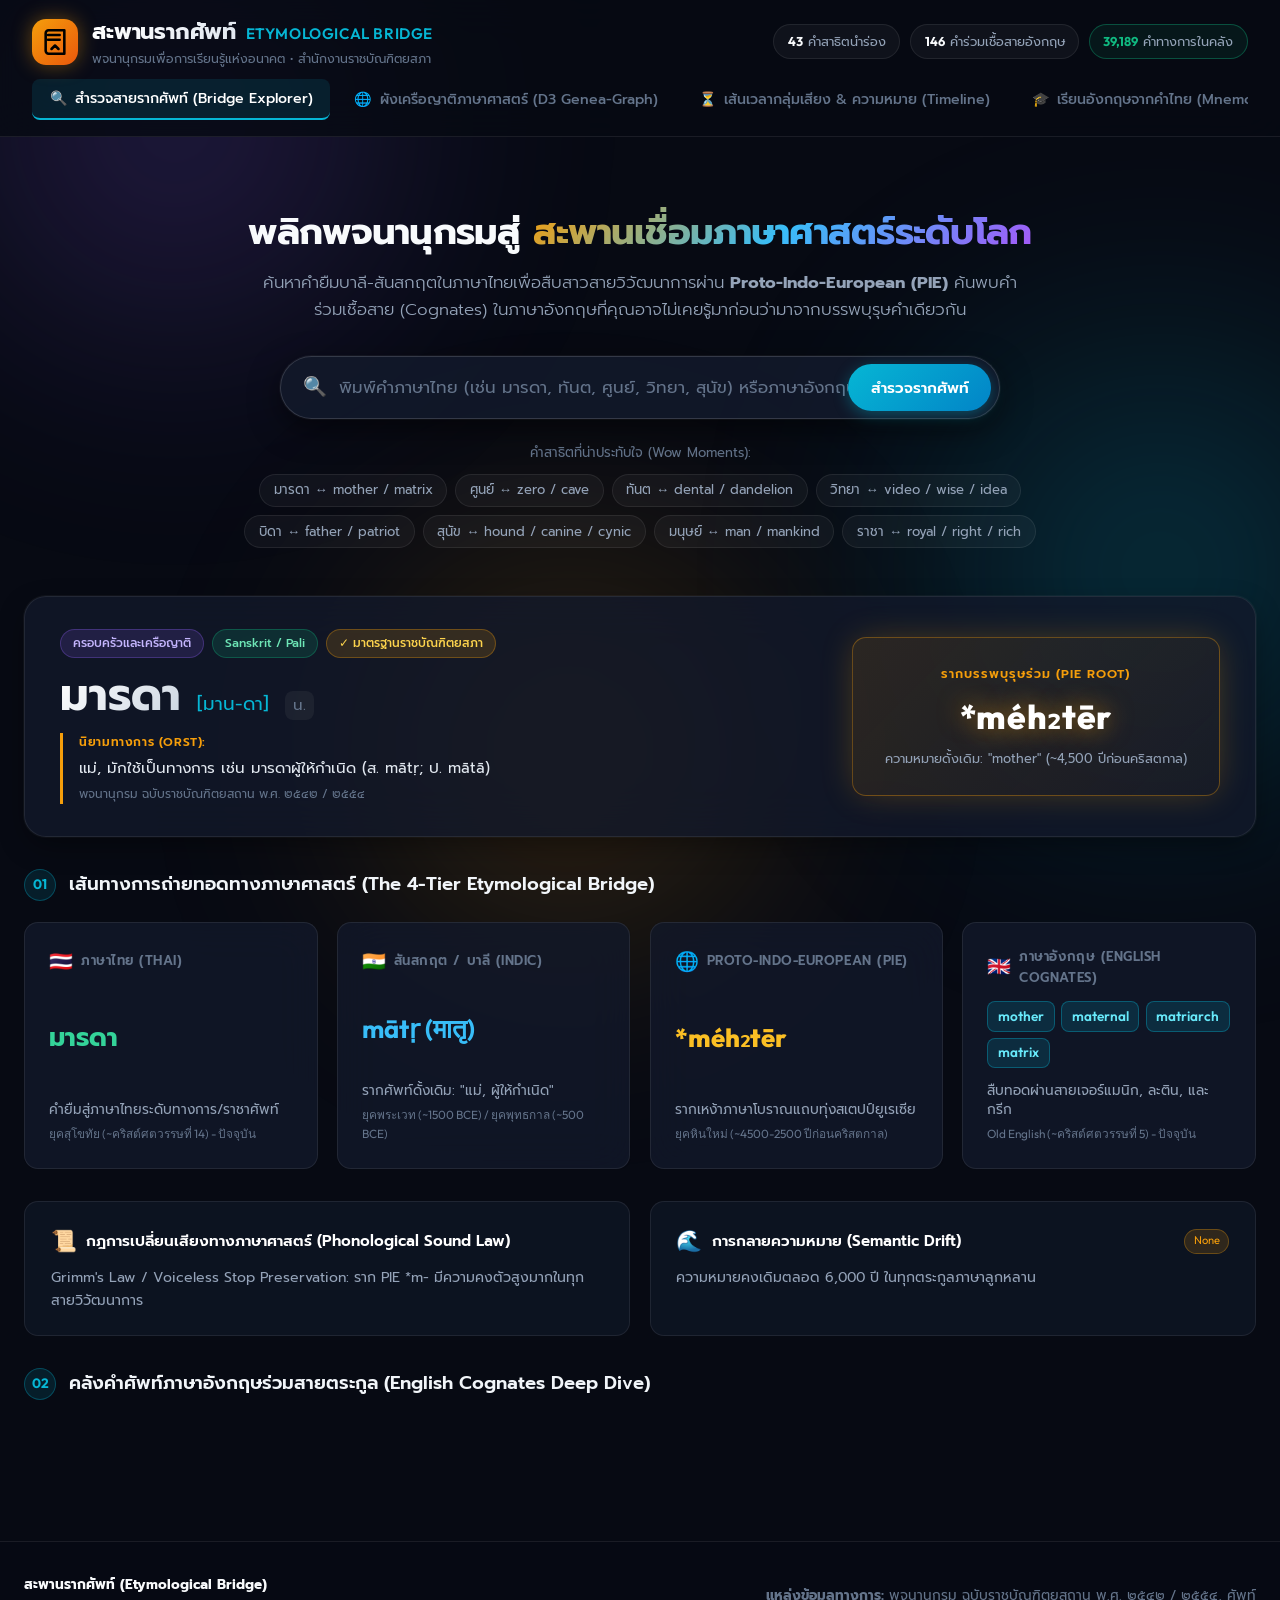
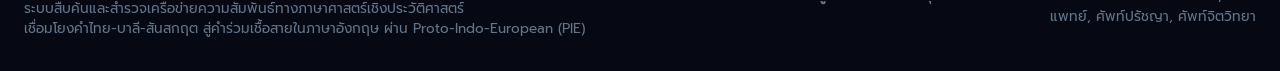
==== commit b909b6ca: "Refactor repo: retain only prototype code and documentation, remove contest prompts and guidelines" ====
--- a/etymological-bridge/frontend/index.html
+++ b/etymological-bridge/frontend/index.html
@@ -410,8 +410,8 @@
       <div class="footer-left">
         <div class="footer-title">สะพานรากศัพท์ (Etymological Bridge)</div>
         <div class="footer-desc">
-          ผลงานต้นแบบพัฒนาสำหรับโครงการประกวด <strong>"เปิดคลังคำ พลิกคลังคิด" (Dictionary Reimagined)</strong><br>
-          สำนักงานราชบัณฑิตยสภา • อ้างอิงหลักภาษาศาสตร์เชิงประวัติศาสตร์ Indo-European Historical Linguistics
+          ระบบสืบค้นและสำรวจเครือข่ายความสัมพันธ์ทางภาษาศาสตร์เชิงประวัติศาสตร์<br>
+          เชื่อมโยงคำไทย-บาลี-สันสกฤต สู่คำร่วมเชื้อสายในภาษาอังกฤษ ผ่าน Proto-Indo-European (PIE)
         </div>
       </div>
       <div class="footer-right">
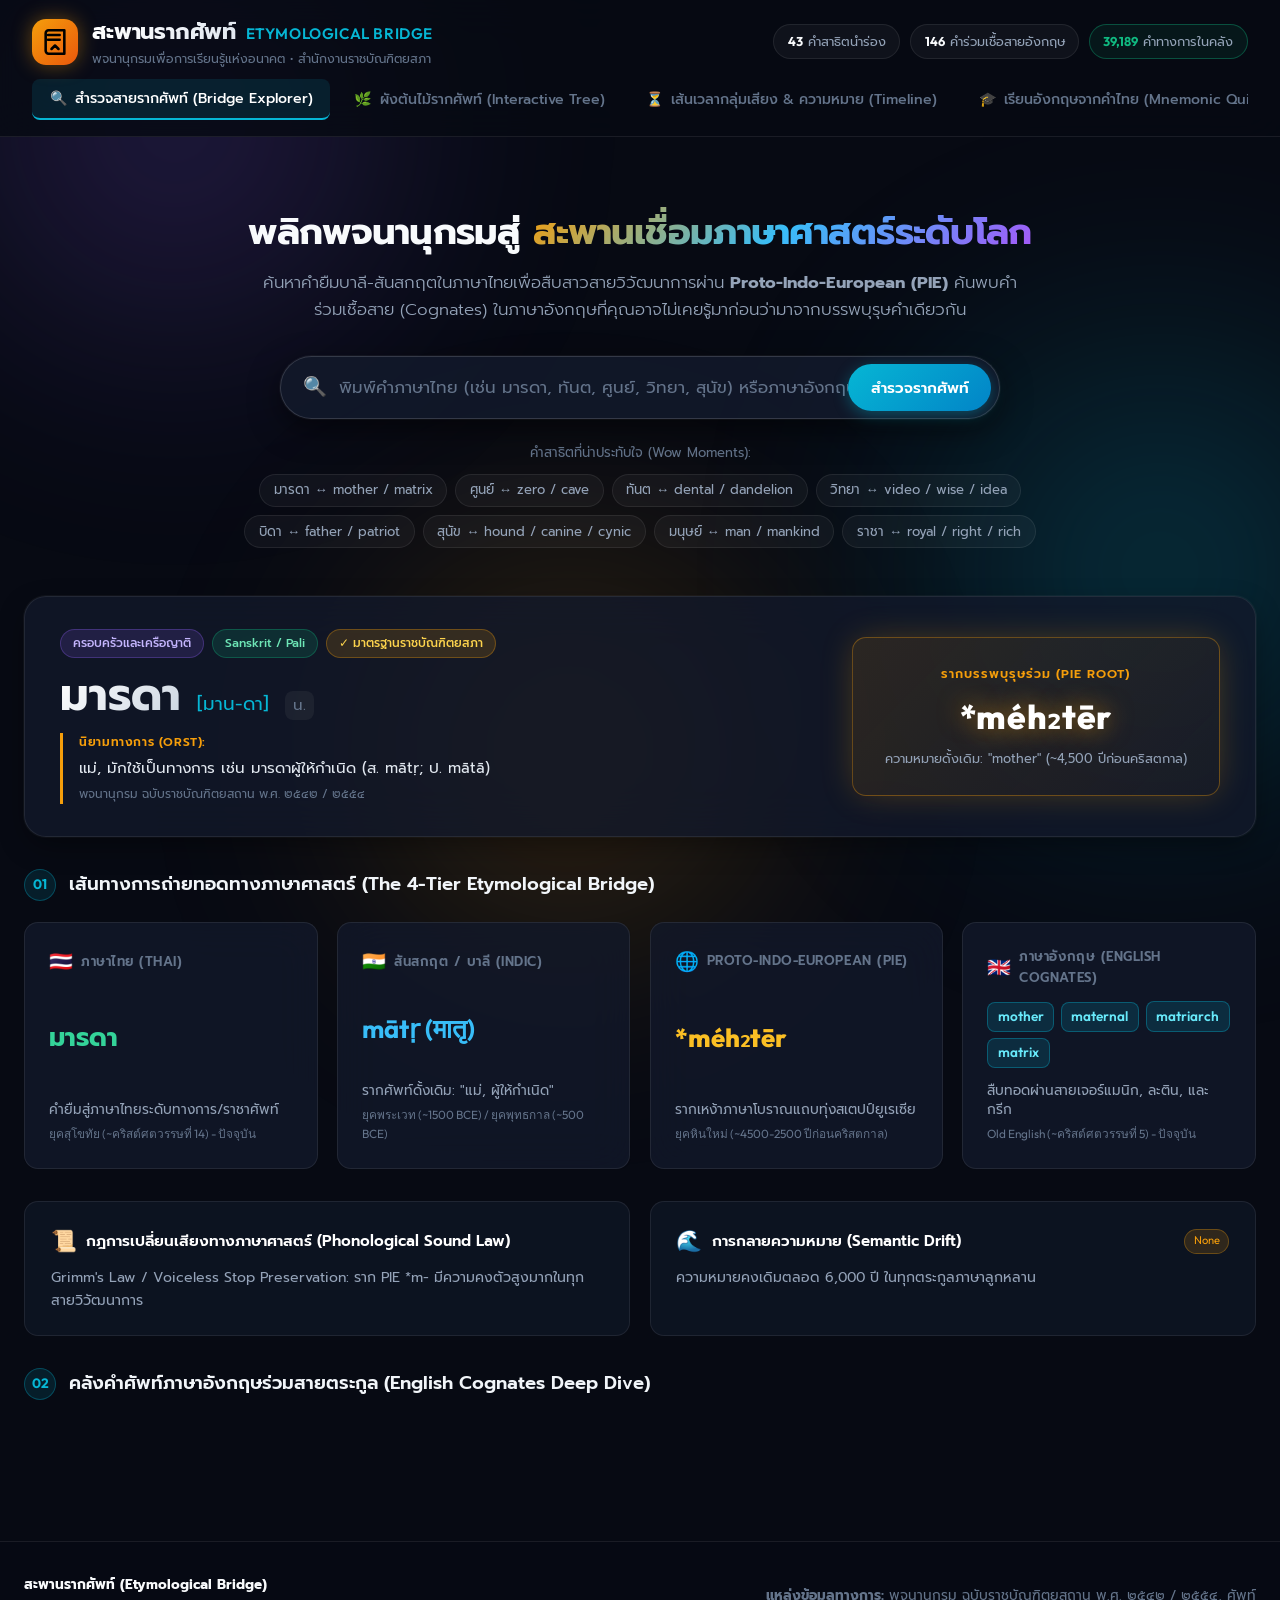
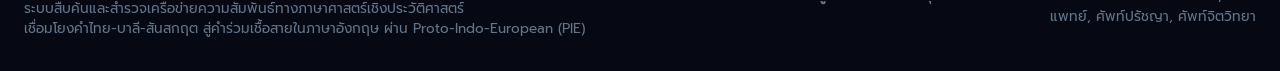
==== commit daf8db17: "feat(ui): overhaul visualization to interactive collapsible tree and cascading cards for general pub" ====
--- a/etymological-bridge/frontend/index.html
+++ b/etymological-bridge/frontend/index.html
@@ -59,8 +59,8 @@
         <span class="tab-label">สำรวจสายรากศัพท์ (Bridge Explorer)</span>
       </button>
       <button class="nav-tab" data-tab="tab-graph" id="tabBtnGraph">
-        <span class="tab-icon">🌐</span>
-        <span class="tab-label">ผังเครือญาติภาษาศาสตร์ (D3 Genea-Graph)</span>
+        <span class="tab-icon">🌿</span>
+        <span class="tab-label">ผังต้นไม้รากศัพท์ (Interactive Tree)</span>
       </button>
       <button class="nav-tab" data-tab="tab-timeline" id="tabBtnTimeline">
         <span class="tab-icon">⏳</span>
@@ -279,40 +279,73 @@
       </div>
     </section>
 
-    <!-- TAB 2: D3 GENEALOGICAL GRAPH -->
+    <!-- TAB 2: INTERACTIVE COLLAPSIBLE TREE -->
     <section id="tab-graph" class="tab-pane">
       <div class="graph-container-card">
+        
+        <!-- Toolbar & Actions -->
         <div class="graph-toolbar">
           <div class="graph-info">
-            <h3 class="graph-title" id="graphTitle">ผังเครือญาติภาษาศาสตร์ของคำว่า "มารดา"</h3>
-            <span class="graph-subtitle">แผนภาพ D3 Force-Directed แสดงการแยกสาย Satem (อินเดีย/ไทย) vs Centum (ยุโรป/อังกฤษ)</span>
+            <h3 class="graph-title" id="graphTitle">ผังต้นไม้รากศัพท์ของคำว่า "มารดา"</h3>
+            <span class="graph-subtitle">แผนภาพต้นไม้แบบการ์ดโต้ตอบ (Interactive Collapsible Tree) เชื่อมโยงรากเหง้าคำไทยและอังกฤษ</span>
           </div>
           <div class="graph-controls">
-            <button class="graph-btn" id="graphResetZoomBtn">🔍 รีเซ็ตมุมมอง</button>
-            <button class="graph-btn" id="graphTogglePhysicsBtn">⏸ หยุดฟิสิกส์</button>
+            <button class="graph-btn" id="graphResetZoomBtn" title="รีเซ็ตมุมมองผัง">🔍 รีเซ็ต</button>
+            <button class="graph-btn" id="graphExpandAllBtn" title="กางทุกสาขาภาษา">➕ ขยายทั้งหมด</button>
+            <button class="graph-btn" id="graphCollapseAllBtn" title="ย่อกิ่งก้านสาขา">➖ ย่อกิ่ง</button>
+            <button class="graph-btn highlight-btn" id="graphToggleViewBtn">📋 ดูแบบการ์ดลำดับชั้น</button>
+          </div>
+        </div>
+
+        <!-- Friendly Quick Guide Banner -->
+        <div class="tree-guide-banner">
+          <span class="guide-icon">💡</span>
+          <span class="guide-text">
+            <strong>วิธีใช้งาน:</strong> คลิกที่การ์ดเพื่อ <strong>กางดู / ย่อ</strong> สาขาย่อยของตระกูลภาษา | ลากเมาส์เพื่อเลื่อน และเลื่อนลูกกลิ้งเพื่อย่อ-ขยายมุมมอง
+          </span>
+        </div>
+
+        <!-- Active Breadcrumb Path Trail -->
+        <div class="tree-breadcrumb-bar">
+          <span class="bc-label">เส้นทางสายรากศัพท์:</span>
+          <div id="treeBreadcrumb" class="tree-breadcrumb">
+            <span class="bc-item bc-active">*méh₂tēr</span>
           </div>
         </div>
 
         <!-- Legend Bar -->
         <div class="graph-legend">
-          <div class="legend-item"><span class="legend-dot dot-pie"></span> รากศัพท์แม่ PIE (*Root)</div>
-          <div class="legend-item"><span class="legend-dot dot-branch"></span> สาขาตระกูลภาษา (Branch)</div>
-          <div class="legend-item"><span class="legend-dot dot-sanskrit"></span> ภาษาสันสกฤต/บาลี (Indic)</div>
-          <div class="legend-item"><span class="legend-dot dot-thai"></span> คำในภาษาไทย (Thai Word)</div>
-          <div class="legend-item"><span class="legend-dot dot-english"></span> คำภาษาอังกฤษ (English Cognate)</div>
-        </div>
-
-        <!-- D3 SVG Container -->
-        <div class="d3-viewport-wrapper">
-          <svg id="d3GraphSvg" width="100%" height="560"></svg>
-          
-          <!-- Node Detail Tooltip Card -->
-          <div id="graphTooltip" class="graph-tooltip" style="display: none;">
-            <div class="tooltip-title" id="tooltipTitle">Node</div>
-            <div class="tooltip-era" id="tooltipEra">Era</div>
-            <div class="tooltip-body" id="tooltipBody">Details</div>
-          </div>
-        </div>
+          <div class="legend-item"><span class="legend-dot dot-pie"></span> รากแม่ PIE (*Root)</div>
+          <div class="legend-item"><span class="legend-dot dot-thai"></span> สายไทย/สันสกฤต (Eastern)</div>
+          <div class="legend-item"><span class="legend-dot dot-germanic"></span> เจอร์แมนิก (Germanic)</div>
+          <div class="legend-item"><span class="legend-dot dot-italic"></span> ละติน/อิตาลิก (Latin)</div>
+          <div class="legend-item"><span class="legend-dot dot-greek"></span> กรีก (Hellenic)</div>
+          <div class="legend-item"><span class="legend-dot dot-english"></span> คำอังกฤษ (Cognates)</div>
+        </div>
+
+        <!-- View 1: Graphic D3 Tree View -->
+        <div id="d3GraphicWrapper" class="d3-viewport-wrapper">
+          <svg id="d3GraphSvg" width="100%" height="580"></svg>
+        </div>
+
+        <!-- View 2: Cascading Flow View (Alternative card flow) -->
+        <div id="cascadingFlowWrapper" class="cascading-flow-wrapper" style="display: none;">
+          <div id="cascadingFlowContainer" class="cascading-flow-container"></div>
+        </div>
+
+        <!-- Interactive Selected Node Card Inspector -->
+        <div id="selectedNodeCard" class="selected-node-inspector" style="display: none;">
+          <div class="inspector-header">
+            <div class="inspector-title-group">
+              <h4 id="nodeDetailTitle" class="inspector-title">มารดา</h4>
+              <span id="nodeDetailBadge" class="inspector-badge">ภาษาไทย</span>
+            </div>
+            <span id="nodeDetailEra" class="inspector-era">สุโขทัย - ปัจจุบัน</span>
+          </div>
+          <p id="nodeDetailBody" class="inspector-body">คำยืมสู่ภาษาไทยระดับทางการ</p>
+          <div id="nodeDetailTip" class="inspector-tip">💡 ความหมายร่วมและเทคนิคช่วยจำ</div>
+        </div>
+
       </div>
     </section>
 
--- a/etymological-bridge/frontend/css/style.css
+++ b/etymological-bridge/frontend/css/style.css
@@ -939,7 +939,7 @@
   color: var(--text-muted);
 }
 
-/* TAB 2: D3 Graph */
+/* TAB 2: Interactive Collapsible Tree & Cascading Flow */
 .graph-container-card {
   background: var(--bg-card);
   backdrop-filter: blur(25px);
@@ -955,11 +955,11 @@
   align-items: center;
   flex-wrap: wrap;
   gap: 1rem;
-  margin-bottom: 1rem;
+  margin-bottom: 0.8rem;
 }
 
 .graph-title {
-  font-size: 1.3rem;
+  font-size: 1.35rem;
   font-weight: 700;
   color: #fff;
 }
@@ -972,6 +972,7 @@
 .graph-controls {
   display: flex;
   gap: 0.5rem;
+  flex-wrap: wrap;
 }
 
 .graph-btn {
@@ -980,23 +981,100 @@
   color: var(--text-main);
   font-family: var(--font-thai);
   font-size: 0.82rem;
-  padding: 0.4rem 0.85rem;
+  padding: 0.45rem 0.9rem;
   border-radius: var(--radius-sm);
   cursor: pointer;
   transition: var(--transition);
+  display: inline-flex;
+  align-items: center;
+  gap: 0.35rem;
 }
 
 .graph-btn:hover {
   background: rgba(255, 255, 255, 0.12);
   color: #fff;
-}
-
+  border-color: rgba(255, 255, 255, 0.2);
+}
+
+.graph-btn.highlight-btn {
+  background: rgba(245, 158, 11, 0.15);
+  border-color: rgba(245, 158, 11, 0.4);
+  color: var(--accent-gold);
+  font-weight: 600;
+}
+
+.graph-btn.highlight-btn:hover {
+  background: rgba(245, 158, 11, 0.28);
+  box-shadow: 0 0 15px rgba(245, 158, 11, 0.25);
+}
+
+/* Friendly Guide Banner */
+.tree-guide-banner {
+  display: flex;
+  align-items: center;
+  gap: 0.6rem;
+  background: rgba(245, 158, 11, 0.08);
+  border: 1px solid rgba(245, 158, 11, 0.25);
+  border-radius: var(--radius-sm);
+  padding: 0.6rem 1rem;
+  margin-bottom: 0.8rem;
+  font-size: 0.85rem;
+  color: #fde68a;
+}
+
+.tree-guide-banner .guide-icon {
+  font-size: 1.15rem;
+}
+
+/* Breadcrumbs Bar */
+.tree-breadcrumb-bar {
+  display: flex;
+  align-items: center;
+  gap: 0.8rem;
+  background: rgba(0, 0, 0, 0.3);
+  border: 1px solid rgba(255, 255, 255, 0.05);
+  border-radius: var(--radius-sm);
+  padding: 0.5rem 1rem;
+  margin-bottom: 0.8rem;
+  font-size: 0.82rem;
+  overflow-x: auto;
+}
+
+.bc-label {
+  color: var(--text-dim);
+  font-weight: 600;
+  white-space: nowrap;
+}
+
+.tree-breadcrumb {
+  display: flex;
+  align-items: center;
+  gap: 0.4rem;
+  flex-wrap: wrap;
+}
+
+.bc-item {
+  color: var(--text-muted);
+  transition: var(--transition);
+}
+
+.bc-item.bc-active {
+  color: var(--accent-gold);
+  font-weight: 700;
+}
+
+.bc-separator {
+  color: var(--text-dim);
+  font-size: 0.75rem;
+}
+
+/* Legend */
 .graph-legend {
   display: flex;
   flex-wrap: wrap;
   gap: 1.2rem;
   padding: 0.6rem 1rem;
-  background: rgba(0, 0, 0, 0.3);
+  background: rgba(0, 0, 0, 0.25);
   border-radius: var(--radius-sm);
   margin-bottom: 1rem;
   font-size: 0.8rem;
@@ -1016,50 +1094,362 @@
 }
 
 .dot-pie { background: #f59e0b; box-shadow: 0 0 8px #f59e0b; }
-.dot-branch { background: #8b5cf6; }
-.dot-sanskrit { background: #38bdf8; }
 .dot-thai { background: #10b981; box-shadow: 0 0 8px #10b981; }
+.dot-germanic { background: #0ea5e9; }
+.dot-italic { background: #a855f7; }
+.dot-greek { background: #f43f5e; }
 .dot-english { background: #06b6d4; }
 
+/* D3 Viewport */
 .d3-viewport-wrapper {
   position: relative;
-  background: rgba(8, 12, 22, 0.95);
-  border: 1px solid rgba(255, 255, 255, 0.06);
+  background: radial-gradient(circle at 15% 50%, rgba(20, 27, 48, 0.6) 0%, rgba(7, 10, 19, 0.95) 100%);
+  border: 1px solid rgba(255, 255, 255, 0.08);
   border-radius: var(--radius-md);
   overflow: hidden;
-}
-
-.graph-tooltip {
-  position: absolute;
-  background: rgba(15, 23, 42, 0.95);
-  backdrop-filter: blur(15px);
+  box-shadow: inset 0 2px 15px rgba(0, 0, 0, 0.5);
+}
+
+/* Tree Cards in SVG */
+.tree-node-card {
+  transition: transform 0.25s ease;
+}
+
+.tree-node-card:hover .card-bg {
+  filter: brightness(1.2) drop-shadow(0 0 12px rgba(255, 255, 255, 0.25));
+}
+
+.tree-node-card text {
+  user-select: none;
+}
+
+/* Selected Node Detail Inspector */
+.selected-node-inspector {
+  margin-top: 1.2rem;
+  background: rgba(15, 23, 42, 0.85);
+  border: 1px solid rgba(245, 158, 11, 0.35);
+  border-radius: var(--radius-md);
+  padding: 1.2rem 1.6rem;
+  box-shadow: 0 10px 30px rgba(0, 0, 0, 0.4);
+  animation: fadeIn 0.3s ease-in-out;
+}
+
+.inspector-header {
+  display: flex;
+  justify-content: space-between;
+  align-items: center;
+  flex-wrap: wrap;
+  gap: 0.8rem;
+  margin-bottom: 0.6rem;
+  border-bottom: 1px solid rgba(255, 255, 255, 0.08);
+  padding-bottom: 0.6rem;
+}
+
+.inspector-title-group {
+  display: flex;
+  align-items: center;
+  gap: 0.8rem;
+}
+
+.inspector-title {
+  font-size: 1.25rem;
+  font-weight: 700;
+  color: #fff;
+}
+
+.inspector-badge {
+  font-size: 0.75rem;
+  padding: 0.2rem 0.6rem;
+  border-radius: 999px;
+  border: 1px solid rgba(255, 255, 255, 0.2);
+  background: rgba(255, 255, 255, 0.05);
+}
+
+.inspector-era {
+  font-size: 0.8rem;
+  color: var(--accent-cyan);
+  font-family: var(--font-eng);
+}
+
+.inspector-body {
+  font-size: 0.9rem;
+  color: var(--text-muted);
+  line-height: 1.6;
+  margin-bottom: 0.6rem;
+}
+
+.inspector-tip {
+  font-size: 0.88rem;
+  color: #fef08a;
+  background: rgba(245, 158, 11, 0.1);
+  border-left: 3px solid var(--accent-gold);
+  padding: 0.6rem 0.9rem;
+  border-radius: 0 var(--radius-sm) var(--radius-sm) 0;
+  line-height: 1.5;
+}
+
+/* Cascading Flow View (Alternative Step-by-Step Cards) */
+.cascading-flow-wrapper {
+  background: rgba(9, 13, 24, 0.85);
+  border: 1px solid rgba(255, 255, 255, 0.08);
+  border-radius: var(--radius-md);
+  padding: 1.6rem;
+}
+
+.cascade-root-card {
+  background: linear-gradient(135deg, rgba(245, 158, 11, 0.18), rgba(217, 119, 6, 0.08));
+  border: 1.5px solid var(--accent-gold);
+  border-radius: var(--radius-md);
+  padding: 1.4rem;
+  margin-bottom: 1.6rem;
+  box-shadow: 0 0 25px rgba(245, 158, 11, 0.2);
+}
+
+.cascade-header {
+  display: flex;
+  align-items: center;
+  gap: 1rem;
+  margin-bottom: 0.6rem;
+}
+
+.cascade-icon {
+  font-size: 2rem;
+}
+
+.cascade-tag {
+  font-size: 0.75rem;
+  color: var(--accent-gold);
+  font-weight: 600;
+  text-transform: uppercase;
+  letter-spacing: 0.05em;
+}
+
+.cascade-title {
+  font-size: 1.6rem;
+  font-weight: 800;
+  color: #fff;
+  font-family: var(--font-eng);
+}
+
+.cascade-era {
+  margin-left: auto;
+  font-size: 0.82rem;
+  color: var(--text-muted);
+}
+
+.cascade-desc {
+  font-size: 0.92rem;
+  color: #fef3c7;
+  line-height: 1.5;
+}
+
+.cascade-branches-grid {
+  display: grid;
+  grid-template-columns: 1fr 1.2fr;
+  gap: 1.5rem;
+}
+
+@media (max-width: 900px) {
+  .cascade-branches-grid {
+    grid-template-columns: 1fr;
+  }
+}
+
+.cascade-branch-col {
+  background: rgba(18, 25, 43, 0.65);
   border: 1px solid var(--border-subtle);
+  border-radius: var(--radius-md);
+  padding: 1.4rem;
+}
+
+.branch-col-header {
+  display: flex;
+  align-items: center;
+  gap: 0.8rem;
+  margin-bottom: 1.2rem;
+  border-bottom: 1px solid rgba(255, 255, 255, 0.08);
+  padding-bottom: 0.8rem;
+}
+
+.col-icon {
+  font-size: 1.6rem;
+}
+
+.col-title {
+  font-size: 1.15rem;
+  font-weight: 700;
+  color: #fff;
+}
+
+.col-subtitle {
+  font-size: 0.8rem;
+  color: var(--text-muted);
+}
+
+/* Eastern Stack */
+.cascade-step-card {
+  background: rgba(16, 185, 129, 0.08);
+  border: 1px solid rgba(16, 185, 129, 0.25);
+  border-radius: var(--radius-sm);
+  padding: 1.2rem;
+}
+
+.step-tag {
+  font-size: 0.76rem;
+  font-weight: 600;
+  color: var(--accent-emerald);
+  margin-bottom: 0.4rem;
+}
+
+.step-word {
+  font-size: 1.4rem;
+  font-weight: 700;
+  color: #fff;
+  margin-bottom: 0.3rem;
+}
+
+.step-sub {
+  font-size: 0.85rem;
+  color: var(--text-muted);
+  margin-bottom: 0.8rem;
+}
+
+.step-arrow {
+  text-align: center;
+  font-size: 0.82rem;
+  color: var(--accent-emerald);
+  margin: 0.6rem 0;
+  font-weight: 600;
+}
+
+.cascade-target-card.thai-target {
+  background: rgba(5, 150, 105, 0.2);
+  border: 1.5px solid var(--accent-emerald);
+  border-radius: var(--radius-sm);
+  padding: 1rem;
+  box-shadow: 0 0 15px rgba(16, 185, 129, 0.2);
+}
+
+.target-tag {
+  font-size: 0.72rem;
+  color: #a7f3d0;
+  margin-bottom: 0.2rem;
+}
+
+.target-word {
+  font-size: 1.5rem;
+  font-weight: 800;
+  color: #fff;
+  margin-bottom: 0.3rem;
+}
+
+.target-phonetic {
+  font-size: 0.95rem;
+  font-weight: 400;
+  color: #6ee7b7;
+}
+
+.target-def {
+  font-size: 0.85rem;
+  color: #e2e8f0;
+  line-height: 1.5;
+}
+
+/* Western Subfamilies */
+.western-subfamilies-list {
+  display: flex;
+  flex-direction: column;
+  gap: 1.2rem;
+}
+
+.subfamily-group {
+  background: rgba(0, 0, 0, 0.25);
+  border: 1px solid rgba(255, 255, 255, 0.06);
+  border-radius: var(--radius-sm);
+  padding: 1rem;
+}
+
+.subfamily-header {
+  display: flex;
+  align-items: center;
+  gap: 0.6rem;
+  margin-bottom: 0.8rem;
+}
+
+.sub-icon {
+  font-size: 1.1rem;
+}
+
+.sub-title {
+  font-size: 0.95rem;
+  font-weight: 600;
+  color: #fff;
+}
+
+.sub-badge {
+  margin-left: auto;
+  font-size: 0.72rem;
+  background: rgba(255, 255, 255, 0.08);
+  padding: 0.15rem 0.5rem;
+  border-radius: 999px;
+  color: var(--text-dim);
+}
+
+.subfamily-words-grid {
+  display: grid;
+  grid-template-columns: repeat(auto-fill, minmax(180px, 1fr));
+  gap: 0.8rem;
+}
+
+.en-cognate-pill-card {
+  background: rgba(18, 25, 43, 0.8);
+  border: 1px solid rgba(6, 182, 212, 0.25);
   border-radius: var(--radius-sm);
   padding: 0.8rem 1rem;
-  pointer-events: none;
-  z-index: 10;
-  max-width: 260px;
-  box-shadow: 0 10px 25px rgba(0, 0, 0, 0.6);
-}
-
-.tooltip-title {
-  font-weight: 700;
-  color: #fff;
-  font-size: 0.95rem;
-  margin-bottom: 0.2rem;
-}
-
-.tooltip-era {
+  cursor: pointer;
+  transition: var(--transition);
+}
+
+.en-cognate-pill-card:hover {
+  border-color: var(--accent-cyan);
+  transform: translateY(-2px);
+  box-shadow: 0 4px 15px rgba(6, 182, 212, 0.25);
+}
+
+.en-pill-top {
+  display: flex;
+  justify-content: space-between;
+  align-items: baseline;
+  margin-bottom: 0.3rem;
+}
+
+.en-pill-word {
+  font-family: var(--font-eng);
+  font-size: 1.1rem;
+  font-weight: 700;
+  color: #fff;
+}
+
+.en-pill-diff {
+  font-size: 0.68rem;
+  color: var(--text-dim);
+}
+
+.en-pill-origin {
   font-size: 0.75rem;
   color: var(--accent-cyan);
-  font-family: var(--font-eng);
   margin-bottom: 0.4rem;
 }
 
-.tooltip-body {
-  font-size: 0.82rem;
+.en-pill-note {
+  font-size: 0.78rem;
   color: var(--text-muted);
   line-height: 1.4;
+}
+
+@keyframes fadeIn {
+  from { opacity: 0; transform: translateY(6px); }
+  to { opacity: 1; transform: translateY(0); }
 }
 
 /* TAB 3: Timeline */
